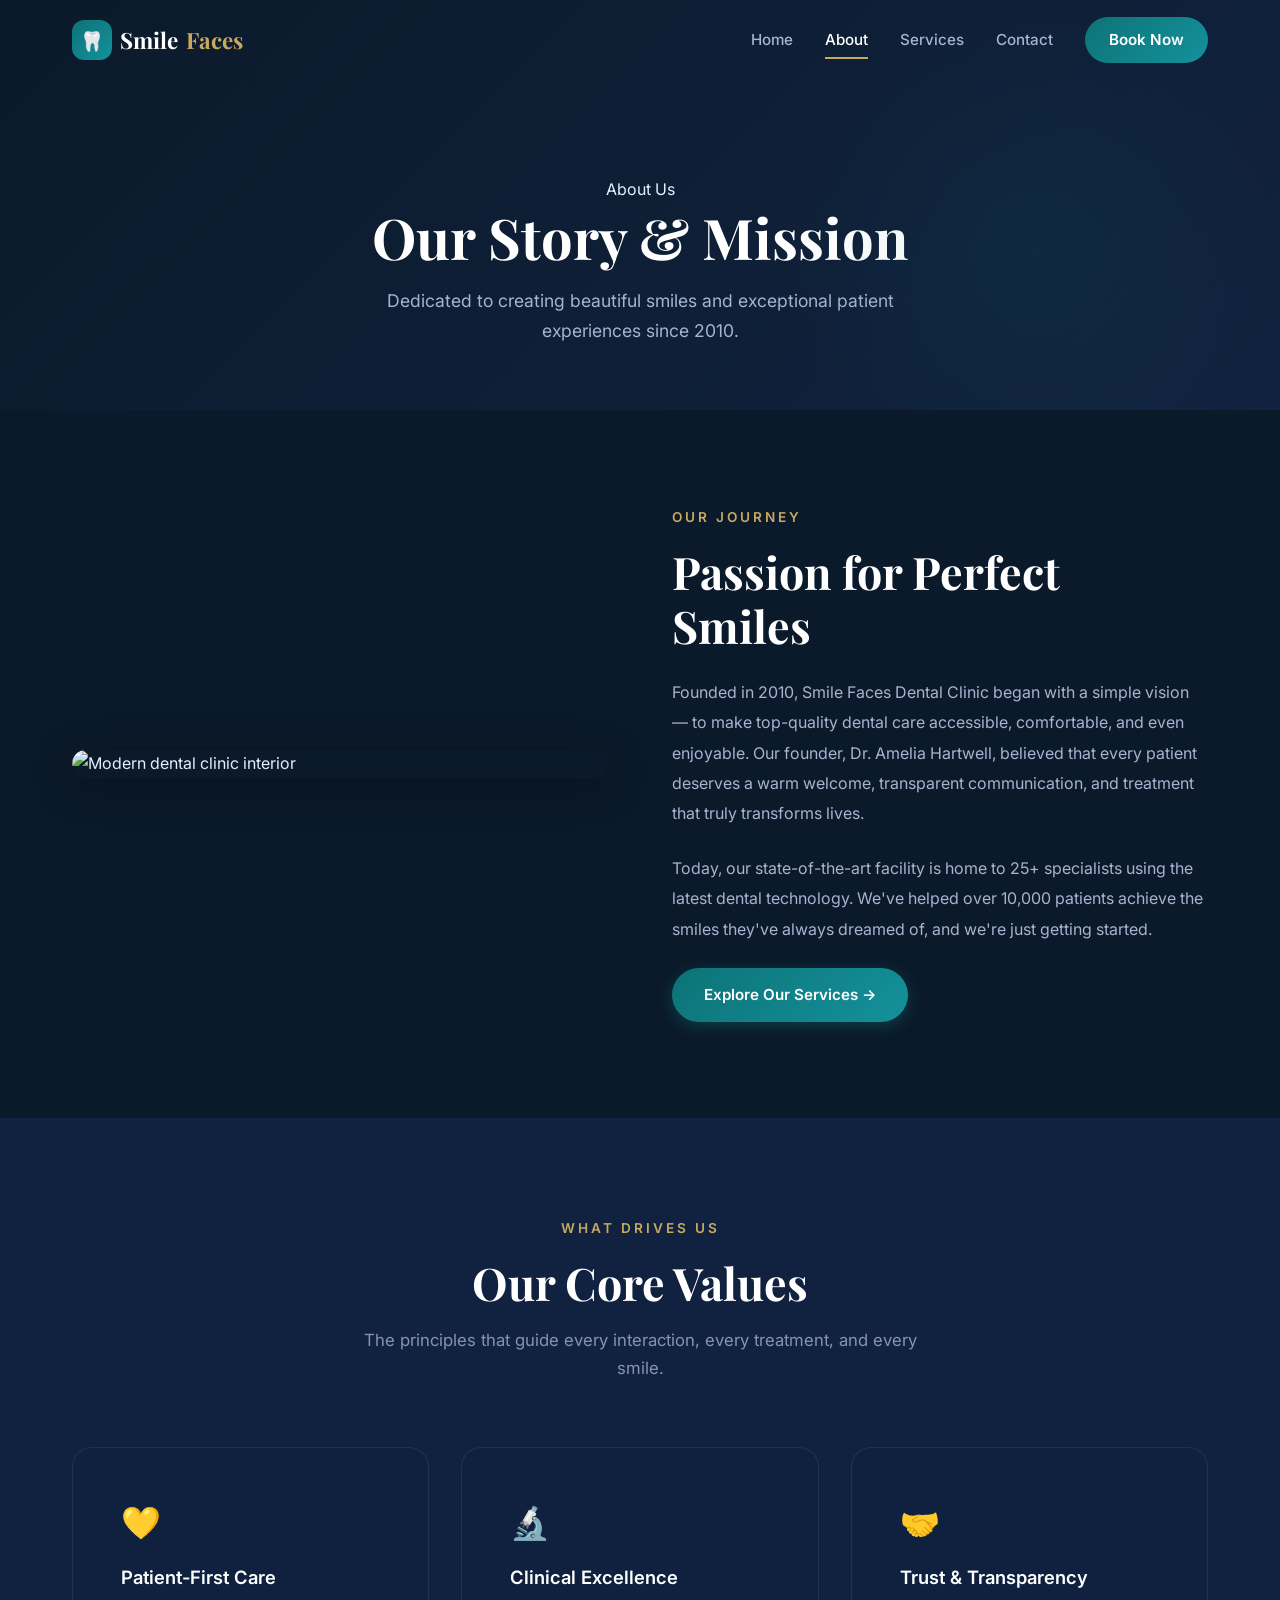
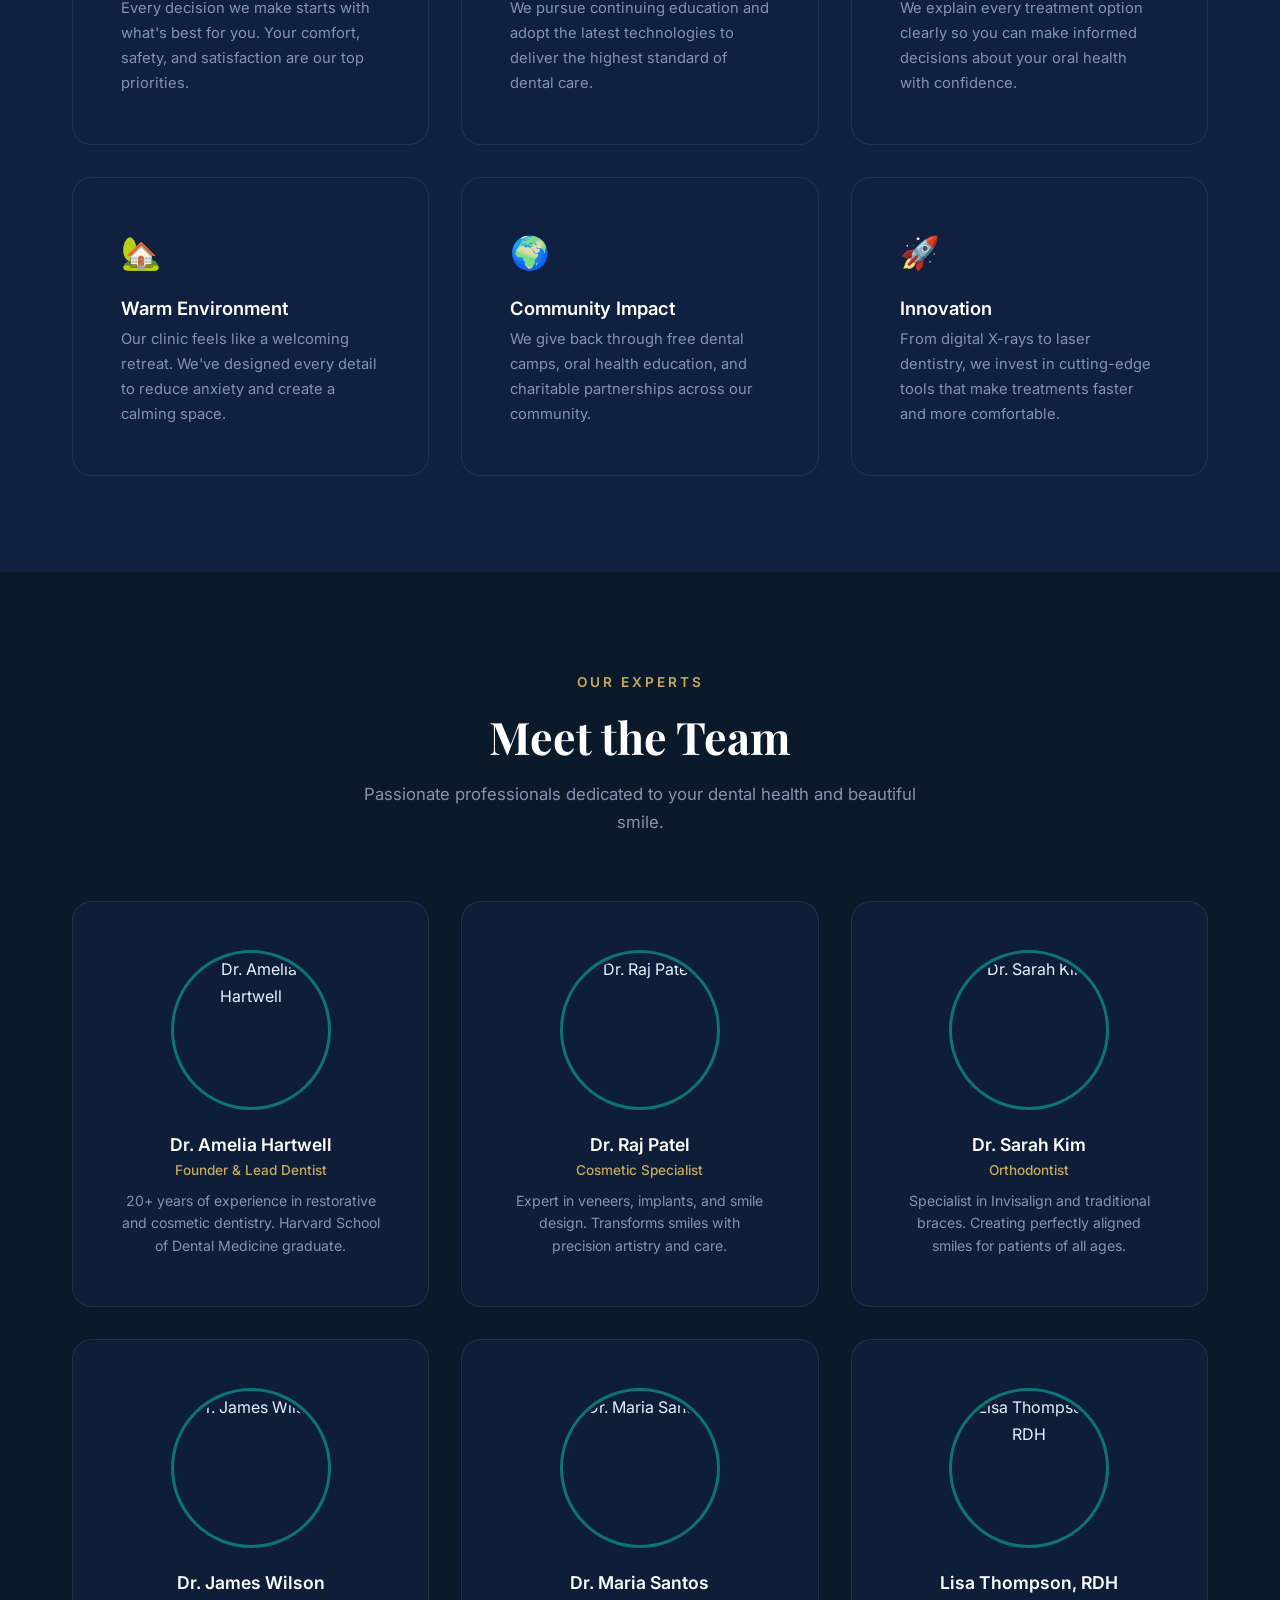
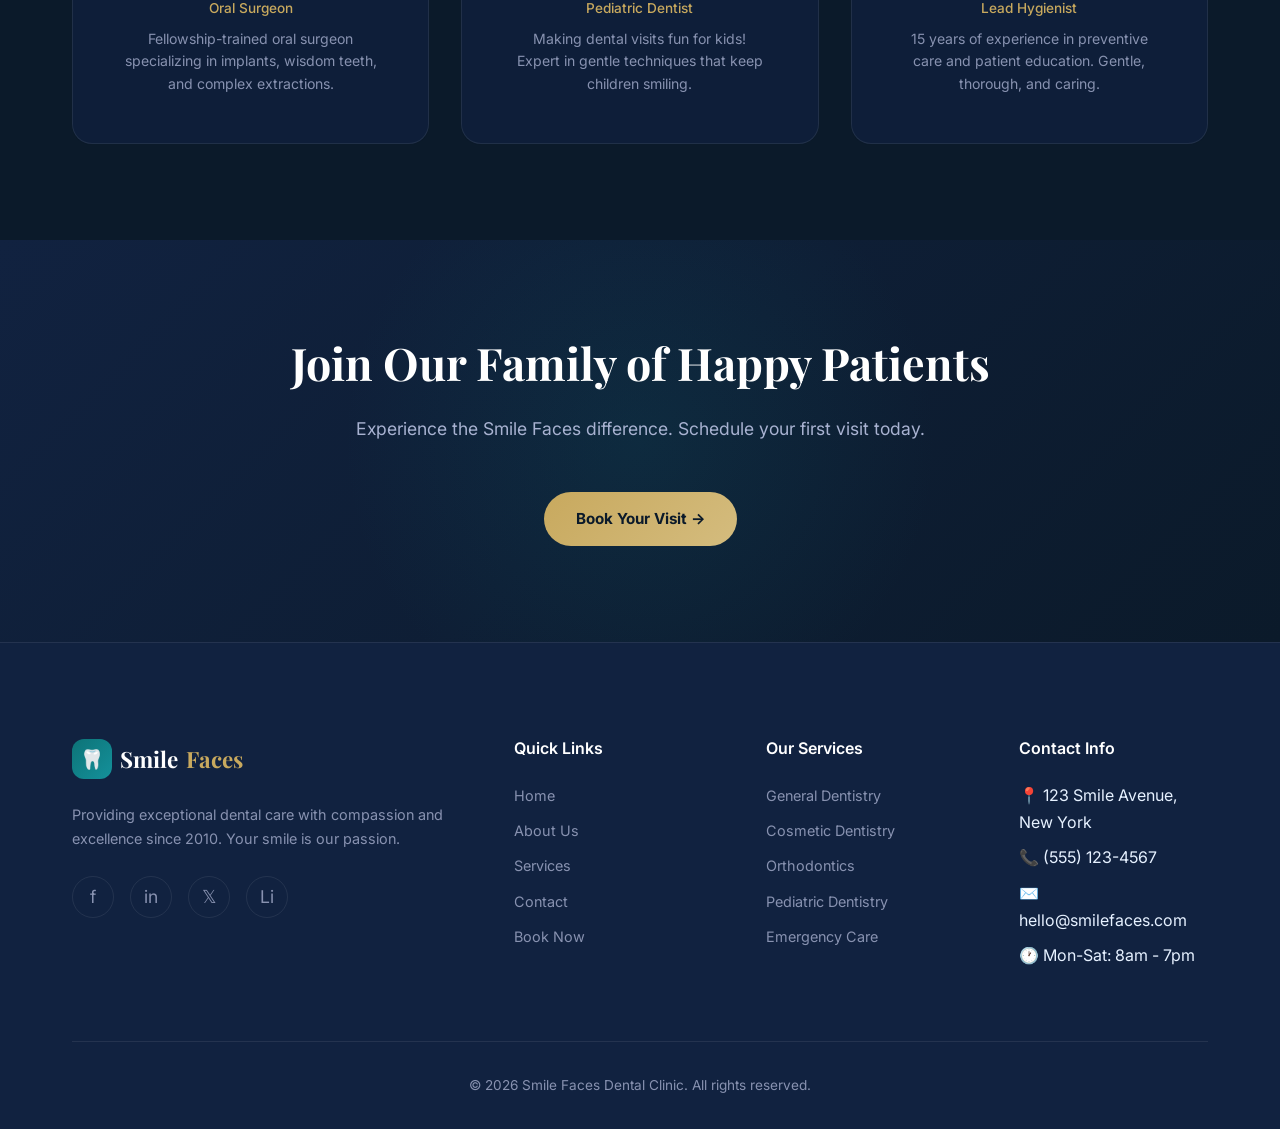
==== about.html @ 82e47f6d "Initial commit" ====
<!DOCTYPE html>
<html lang="en">

<head>
    <meta charset="UTF-8">
    <meta name="viewport" content="width=device-width, initial-scale=1.0">
    <meta name="description"
        content="Learn about Smile Faces Dental Clinic — our story, values, and expert dental team dedicated to your best smile.">
    <title>About Us — Smile Faces Dental Clinic</title>
    <link rel="stylesheet" href="css/style.css">
    <link rel="icon" type="image/svg+xml"
        href="data:image/svg+xml,<svg xmlns='http://www.w3.org/2000/svg' viewBox='0 0 100 100'><text y='.9em' font-size='90'>🦷</text></svg>">
</head>

<body>

    <!-- HEADER -->
    <header class="header" id="header">
        <div class="container">
            <a href="index.html" class="logo">
                <div class="logo-icon">🦷</div>
                Smile <span>Faces</span>
            </a>
            <nav class="nav-links" id="navLinks">
                <a href="index.html">Home</a>
                <a href="about.html">About</a>
                <a href="services.html">Services</a>
                <a href="contact.html">Contact</a>
                <a href="appointments.html" class="nav-cta">Book Now</a>
            </nav>
            <button class="hamburger" id="hamburger" aria-label="Toggle menu">
                <span></span><span></span><span></span>
            </button>
        </div>
        <div class="nav-overlay" id="navOverlay"></div>
    </header>

    <!-- PAGE HERO -->
    <section class="page-hero">
        <div class="container">
            <div class="label">About Us</div>
            <h1>Our Story & Mission</h1>
            <p>Dedicated to creating beautiful smiles and exceptional patient experiences since 2010.</p>
        </div>
    </section>

    <!-- OUR STORY -->
    <section class="section">
        <div class="container">
            <div class="about-story reveal">
                <div class="about-story-img">
                    <img src="https://images.unsplash.com/photo-1629909613654-28e377c37b09?w=700&q=80"
                        alt="Modern dental clinic interior" loading="lazy">
                </div>
                <div>
                    <div class="label"
                        style="color: var(--accent); font-size: 0.85rem; font-weight: 600; letter-spacing: 3px; text-transform: uppercase; margin-bottom: 1rem;">
                        Our Journey</div>
                    <h2>Passion for Perfect Smiles</h2>
                    <p style="color: var(--text-secondary); margin: 1.5rem 0; line-height: 1.9;">Founded in 2010, Smile
                        Faces Dental Clinic began with a simple vision — to make top-quality dental care accessible,
                        comfortable, and even enjoyable. Our founder, Dr. Amelia Hartwell, believed that every patient
                        deserves a warm welcome, transparent communication, and treatment that truly transforms lives.
                    </p>
                    <p style="color: var(--text-secondary); margin-bottom: 1.5rem; line-height: 1.9;">Today, our
                        state-of-the-art facility is home to 25+ specialists using the latest dental technology. We've
                        helped over 10,000 patients achieve the smiles they've always dreamed of, and we're just getting
                        started.</p>
                    <a href="services.html" class="btn btn-primary">Explore Our Services →</a>
                </div>
            </div>
        </div>
    </section>

    <!-- MISSION / VISION / VALUES -->
    <section class="section" style="background: var(--bg-surface);">
        <div class="container">
            <div class="section-header">
                <div class="label">What Drives Us</div>
                <h2>Our Core Values</h2>
                <p>The principles that guide every interaction, every treatment, and every smile.</p>
            </div>
            <div class="values-grid stagger-children">
                <div class="glass-card value-card reveal">
                    <div class="icon">💛</div>
                    <h3>Patient-First Care</h3>
                    <p>Every decision we make starts with what's best for you. Your comfort, safety, and satisfaction
                        are our top priorities.</p>
                </div>
                <div class="glass-card value-card reveal">
                    <div class="icon">🔬</div>
                    <h3>Clinical Excellence</h3>
                    <p>We pursue continuing education and adopt the latest technologies to deliver the highest standard
                        of dental care.</p>
                </div>
                <div class="glass-card value-card reveal">
                    <div class="icon">🤝</div>
                    <h3>Trust & Transparency</h3>
                    <p>We explain every treatment option clearly so you can make informed decisions about your oral
                        health with confidence.</p>
                </div>
                <div class="glass-card value-card reveal">
                    <div class="icon">🏡</div>
                    <h3>Warm Environment</h3>
                    <p>Our clinic feels like a welcoming retreat. We've designed every detail to reduce anxiety and
                        create a calming space.</p>
                </div>
                <div class="glass-card value-card reveal">
                    <div class="icon">🌍</div>
                    <h3>Community Impact</h3>
                    <p>We give back through free dental camps, oral health education, and charitable partnerships across
                        our community.</p>
                </div>
                <div class="glass-card value-card reveal">
                    <div class="icon">🚀</div>
                    <h3>Innovation</h3>
                    <p>From digital X-rays to laser dentistry, we invest in cutting-edge tools that make treatments
                        faster and more comfortable.</p>
                </div>
            </div>
        </div>
    </section>

    <!-- TEAM -->
    <section class="section">
        <div class="container">
            <div class="section-header">
                <div class="label">Our Experts</div>
                <h2>Meet the Team</h2>
                <p>Passionate professionals dedicated to your dental health and beautiful smile.</p>
            </div>
            <div class="team-grid stagger-children">
                <div class="glass-card team-card reveal">
                    <div class="photo">
                        <img src="https://images.unsplash.com/photo-1559839734-2b71ea197ec2?w=300&q=80"
                            alt="Dr. Amelia Hartwell">
                    </div>
                    <h3>Dr. Amelia Hartwell</h3>
                    <div class="role">Founder & Lead Dentist</div>
                    <p>20+ years of experience in restorative and cosmetic dentistry. Harvard School of Dental Medicine
                        graduate.</p>
                </div>
                <div class="glass-card team-card reveal">
                    <div class="photo">
                        <img src="https://images.unsplash.com/photo-1612349317150-e413f6a5b16d?w=300&q=80"
                            alt="Dr. Raj Patel">
                    </div>
                    <h3>Dr. Raj Patel</h3>
                    <div class="role">Cosmetic Specialist</div>
                    <p>Expert in veneers, implants, and smile design. Transforms smiles with precision artistry and
                        care.</p>
                </div>
                <div class="glass-card team-card reveal">
                    <div class="photo">
                        <img src="https://images.unsplash.com/photo-1614644147724-2d4785d69962?w=300&q=80"
                            alt="Dr. Sarah Kim">
                    </div>
                    <h3>Dr. Sarah Kim</h3>
                    <div class="role">Orthodontist</div>
                    <p>Specialist in Invisalign and traditional braces. Creating perfectly aligned smiles for patients
                        of all ages.</p>
                </div>
                <div class="glass-card team-card reveal">
                    <div class="photo">
                        <img src="https://images.unsplash.com/photo-1537368910025-700350fe46c7?w=300&q=80"
                            alt="Dr. James Wilson">
                    </div>
                    <h3>Dr. James Wilson</h3>
                    <div class="role">Oral Surgeon</div>
                    <p>Fellowship-trained oral surgeon specializing in implants, wisdom teeth, and complex extractions.
                    </p>
                </div>
                <div class="glass-card team-card reveal">
                    <div class="photo">
                        <img src="https://images.unsplash.com/photo-1607990283143-e81e7a2c9349?w=300&q=80"
                            alt="Dr. Maria Santos">
                    </div>
                    <h3>Dr. Maria Santos</h3>
                    <div class="role">Pediatric Dentist</div>
                    <p>Making dental visits fun for kids! Expert in gentle techniques that keep children smiling.</p>
                </div>
                <div class="glass-card team-card reveal">
                    <div class="photo">
                        <img src="https://images.unsplash.com/photo-1622253694242-abeb37a33e97?w=300&q=80"
                            alt="Lisa Thompson, RDH">
                    </div>
                    <h3>Lisa Thompson, RDH</h3>
                    <div class="role">Lead Hygienist</div>
                    <p>15 years of experience in preventive care and patient education. Gentle, thorough, and caring.
                    </p>
                </div>
            </div>
        </div>
    </section>

    <!-- CTA -->
    <section class="cta-section">
        <div class="container">
            <h2 class="reveal">Join Our Family of Happy Patients</h2>
            <p class="reveal">Experience the Smile Faces difference. Schedule your first visit today.</p>
            <a href="appointments.html" class="btn btn-accent reveal">Book Your Visit →</a>
        </div>
    </section>

    <!-- FOOTER -->
    <footer class="footer">
        <div class="container">
            <div class="footer-grid">
                <div class="footer-brand">
                    <a href="index.html" class="logo">
                        <div class="logo-icon">🦷</div>
                        Smile <span>Faces</span>
                    </a>
                    <p>Providing exceptional dental care with compassion and excellence since 2010. Your smile is our
                        passion.</p>
                    <div class="footer-social">
                        <a href="#" aria-label="Facebook">f</a>
                        <a href="#" aria-label="Instagram">in</a>
                        <a href="#" aria-label="Twitter">𝕏</a>
                        <a href="#" aria-label="LinkedIn">Li</a>
                    </div>
                </div>
                <div class="footer-col">
                    <h4>Quick Links</h4>
                    <ul>
                        <li><a href="index.html">Home</a></li>
                        <li><a href="about.html">About Us</a></li>
                        <li><a href="services.html">Services</a></li>
                        <li><a href="contact.html">Contact</a></li>
                        <li><a href="appointments.html">Book Now</a></li>
                    </ul>
                </div>
                <div class="footer-col">
                    <h4>Our Services</h4>
                    <ul>
                        <li><a href="services.html">General Dentistry</a></li>
                        <li><a href="services.html">Cosmetic Dentistry</a></li>
                        <li><a href="services.html">Orthodontics</a></li>
                        <li><a href="services.html">Pediatric Dentistry</a></li>
                        <li><a href="services.html">Emergency Care</a></li>
                    </ul>
                </div>
                <div class="footer-col">
                    <h4>Contact Info</h4>
                    <ul>
                        <li>📍 123 Smile Avenue, New York</li>
                        <li>📞 (555) 123-4567</li>
                        <li>✉️ hello@smilefaces.com</li>
                        <li>🕐 Mon-Sat: 8am - 7pm</li>
                    </ul>
                </div>
            </div>
            <div class="footer-bottom">
                <p>&copy; 2026 Smile Faces Dental Clinic. All rights reserved.</p>
            </div>
        </div>
    </footer>

    <script src="js/main.js"></script>
</body>

</html>
---- css/style.css ----
/* ============================================
   SMILE FACES DENTAL CLINIC — Design System
   ============================================ */

/* --- Google Font Import --- */
@import url('https://fonts.googleapis.com/css2?family=Inter:wght@300;400;500;600;700;800;900&family=Playfair+Display:wght@400;500;600;700&display=swap');

/* --- CSS Custom Properties --- */
:root {
  /* Colors */
  --primary: #0d7377;
  --primary-light: #14919b;
  --primary-dark: #095455;
  --accent: #c8a95e;
  --accent-light: #d4bc7e;
  --bg-dark: #0b1a2a;
  --bg-surface: #112240;
  --bg-card: rgba(17, 34, 64, 0.7);
  --text-primary: #e6f1ff;
  --text-secondary: #a8b2d1;
  --text-muted: #8892b0;
  --white: #ffffff;
  --success: #64ffda;
  --danger: #ff6b6b;
  --border: rgba(255, 255, 255, 0.08);

  /* Typography */
  --font-body: 'Inter', -apple-system, BlinkMacSystemFont, sans-serif;
  --font-heading: 'Playfair Display', Georgia, serif;

  /* Spacing */
  --space-xs: 0.25rem;
  --space-sm: 0.5rem;
  --space-md: 1rem;
  --space-lg: 1.5rem;
  --space-xl: 2rem;
  --space-2xl: 3rem;
  --space-3xl: 4rem;
  --space-4xl: 6rem;

  /* Border Radius */
  --radius-sm: 6px;
  --radius-md: 12px;
  --radius-lg: 20px;
  --radius-xl: 30px;
  --radius-full: 50%;

  /* Shadows */
  --shadow-sm: 0 2px 8px rgba(0, 0, 0, 0.15);
  --shadow-md: 0 4px 20px rgba(0, 0, 0, 0.25);
  --shadow-lg: 0 8px 40px rgba(0, 0, 0, 0.35);
  --shadow-glow: 0 0 30px rgba(13, 115, 119, 0.3);

  /* Transitions */
  --transition-fast: 0.2s ease;
  --transition-base: 0.3s ease;
  --transition-slow: 0.5s ease;

  /* Layout */
  --container-max: 1200px;
  --header-height: 80px;
}

/* --- Reset & Base --- */
*, *::before, *::after {
  margin: 0;
  padding: 0;
  box-sizing: border-box;
}

html {
  scroll-behavior: smooth;
  font-size: 16px;
}

body {
  font-family: var(--font-body);
  background: var(--bg-dark);
  color: var(--text-primary);
  line-height: 1.7;
  overflow-x: hidden;
  -webkit-font-smoothing: antialiased;
}

a {
  text-decoration: none;
  color: inherit;
  transition: color var(--transition-fast);
}

ul, ol {
  list-style: none;
}

img {
  max-width: 100%;
  height: auto;
  display: block;
}

button, input, textarea, select {
  font-family: inherit;
  font-size: inherit;
  border: none;
  outline: none;
}

/* --- Layout Utilities --- */
.container {
  width: 100%;
  max-width: var(--container-max);
  margin: 0 auto;
  padding: 0 var(--space-xl);
}

.section {
  padding: var(--space-4xl) 0;
}

.section-header {
  text-align: center;
  margin-bottom: var(--space-3xl);
}

.section-header .label {
  display: inline-block;
  color: var(--accent);
  font-size: 0.85rem;
  font-weight: 600;
  letter-spacing: 3px;
  text-transform: uppercase;
  margin-bottom: var(--space-md);
}

.section-header h2 {
  font-family: var(--font-heading);
  font-size: clamp(2rem, 4vw, 2.8rem);
  color: var(--white);
  margin-bottom: var(--space-md);
  line-height: 1.2;
}

.section-header p {
  font-size: 1.05rem;
  color: var(--text-muted);
  max-width: 600px;
  margin: 0 auto;
}

/* --- Typography --- */
h1, h2, h3, h4, h5, h6 {
  font-family: var(--font-heading);
  color: var(--white);
  line-height: 1.2;
}

h1 { font-size: clamp(2.5rem, 5vw, 3.5rem); }
h2 { font-size: clamp(2rem, 4vw, 2.8rem); }
h3 { font-size: clamp(1.3rem, 2.5vw, 1.6rem); }
h4 { font-size: 1.2rem; }

/* ============================================
   HEADER & NAVIGATION
   ============================================ */
.header {
  position: fixed;
  top: 0;
  left: 0;
  width: 100%;
  height: var(--header-height);
  z-index: 1000;
  transition: background var(--transition-base), box-shadow var(--transition-base);
  background: transparent;
}

.header.scrolled {
  background: rgba(11, 26, 42, 0.95);
  backdrop-filter: blur(20px);
  -webkit-backdrop-filter: blur(20px);
  box-shadow: 0 2px 30px rgba(0, 0, 0, 0.3);
}

.header .container {
  display: flex;
  align-items: center;
  justify-content: space-between;
  height: 100%;
}

.logo {
  display: flex;
  align-items: center;
  gap: var(--space-sm);
  font-family: var(--font-heading);
  font-size: 1.4rem;
  font-weight: 700;
  color: var(--white);
}

.logo-icon {
  width: 40px;
  height: 40px;
  background: linear-gradient(135deg, var(--primary), var(--primary-light));
  border-radius: var(--radius-md);
  display: flex;
  align-items: center;
  justify-content: center;
  font-size: 1.2rem;
}

.logo span {
  color: var(--accent);
}

.nav-links {
  display: flex;
  align-items: center;
  gap: var(--space-xl);
}

.nav-links a {
  font-size: 0.95rem;
  font-weight: 500;
  color: var(--text-secondary);
  position: relative;
  padding: var(--space-xs) 0;
  transition: color var(--transition-fast);
}

.nav-links a::after {
  content: '';
  position: absolute;
  bottom: -2px;
  left: 0;
  width: 0;
  height: 2px;
  background: var(--accent);
  transition: width var(--transition-base);
}

.nav-links a:hover,
.nav-links a.active {
  color: var(--white);
}

.nav-links a:hover::after,
.nav-links a.active::after {
  width: 100%;
}

.nav-cta {
  background: linear-gradient(135deg, var(--primary), var(--primary-light));
  color: var(--white) !important;
  padding: 10px 24px !important;
  border-radius: var(--radius-xl);
  font-weight: 600 !important;
  transition: transform var(--transition-fast), box-shadow var(--transition-fast) !important;
}

.nav-cta::after {
  display: none !important;
}

.nav-cta:hover {
  transform: translateY(-2px);
  box-shadow: var(--shadow-glow);
}

/* Hamburger */
.hamburger {
  display: none;
  flex-direction: column;
  gap: 5px;
  cursor: pointer;
  z-index: 1001;
  background: none;
  border: none;
  padding: 5px;
}

.hamburger span {
  display: block;
  width: 28px;
  height: 2.5px;
  background: var(--white);
  border-radius: 3px;
  transition: var(--transition-base);
}

.hamburger.active span:nth-child(1) {
  transform: rotate(45deg) translate(5px, 5px);
}
.hamburger.active span:nth-child(2) {
  opacity: 0;
}
.hamburger.active span:nth-child(3) {
  transform: rotate(-45deg) translate(5px, -5px);
}

/* ============================================
   BUTTONS
   ============================================ */
.btn {
  display: inline-flex;
  align-items: center;
  gap: var(--space-sm);
  padding: 14px 32px;
  border-radius: var(--radius-xl);
  font-weight: 600;
  font-size: 0.95rem;
  cursor: pointer;
  transition: all var(--transition-base);
  border: none;
  position: relative;
  overflow: hidden;
}

.btn-primary {
  background: linear-gradient(135deg, var(--primary), var(--primary-light));
  color: var(--white);
  box-shadow: 0 4px 15px rgba(13, 115, 119, 0.4);
}

.btn-primary:hover {
  transform: translateY(-3px);
  box-shadow: 0 8px 30px rgba(13, 115, 119, 0.5);
}

.btn-secondary {
  background: transparent;
  color: var(--white);
  border: 2px solid rgba(255, 255, 255, 0.2);
}

.btn-secondary:hover {
  border-color: var(--accent);
  color: var(--accent);
  transform: translateY(-3px);
}

.btn-accent {
  background: linear-gradient(135deg, var(--accent), var(--accent-light));
  color: var(--bg-dark);
  font-weight: 700;
}

.btn-accent:hover {
  transform: translateY(-3px);
  box-shadow: 0 8px 30px rgba(200, 169, 94, 0.4);
}

/* ============================================
   HERO SECTION
   ============================================ */
.hero {
  min-height: 100vh;
  display: flex;
  align-items: center;
  position: relative;
  overflow: hidden;
  padding-top: var(--header-height);
}

.hero::before {
  content: '';
  position: absolute;
  top: 0;
  left: 0;
  width: 100%;
  height: 100%;
  background: linear-gradient(135deg, rgba(11, 26, 42, 0.92), rgba(11, 26, 42, 0.75));
  z-index: 1;
}

.hero-bg {
  position: absolute;
  top: 0;
  left: 0;
  width: 100%;
  height: 100%;
  object-fit: cover;
}

.hero .container {
  position: relative;
  z-index: 2;
  display: grid;
  grid-template-columns: 1fr 1fr;
  gap: var(--space-3xl);
  align-items: center;
}

.hero-content {
  max-width: 600px;
}

.hero-badge {
  display: inline-flex;
  align-items: center;
  gap: var(--space-sm);
  background: rgba(13, 115, 119, 0.15);
  border: 1px solid rgba(13, 115, 119, 0.3);
  padding: 8px 18px;
  border-radius: var(--radius-xl);
  font-size: 0.85rem;
  color: var(--primary-light);
  margin-bottom: var(--space-xl);
}

.hero-content h1 {
  margin-bottom: var(--space-lg);
  font-weight: 700;
}

.hero-content h1 .highlight {
  background: linear-gradient(135deg, var(--accent), var(--accent-light));
  -webkit-background-clip: text;
  -webkit-text-fill-color: transparent;
  background-clip: text;
}

.hero-content p {
  font-size: 1.15rem;
  color: var(--text-secondary);
  margin-bottom: var(--space-2xl);
  max-width: 500px;
}

.hero-buttons {
  display: flex;
  gap: var(--space-md);
  flex-wrap: wrap;
}

.hero-image {
  position: relative;
  display: flex;
  justify-content: center;
}

.hero-image img {
  width: 100%;
  max-width: 500px;
  border-radius: var(--radius-lg);
  box-shadow: var(--shadow-lg);
}

.hero-image::before {
  content: '';
  position: absolute;
  top: -20px;
  right: -20px;
  width: 100%;
  height: 100%;
  border: 2px solid var(--accent);
  border-radius: var(--radius-lg);
  opacity: 0.3;
  z-index: -1;
}

/* Floating stats on hero */
.hero-stats {
  display: flex;
  gap: var(--space-2xl);
  margin-top: var(--space-2xl);
  padding-top: var(--space-xl);
  border-top: 1px solid var(--border);
}

.hero-stat h3 {
  font-family: var(--font-body);
  font-size: 2rem;
  font-weight: 800;
  background: linear-gradient(135deg, var(--accent), var(--accent-light));
  -webkit-background-clip: text;
  -webkit-text-fill-color: transparent;
  background-clip: text;
}

.hero-stat p {
  font-size: 0.85rem !important;
  color: var(--text-muted) !important;
  margin-bottom: 0 !important;
}

/* ============================================
   CARDS — Glass Style
   ============================================ */
.glass-card {
  background: var(--bg-card);
  backdrop-filter: blur(10px);
  -webkit-backdrop-filter: blur(10px);
  border: 1px solid var(--border);
  border-radius: var(--radius-lg);
  padding: var(--space-2xl);
  transition: all var(--transition-base);
}

.glass-card:hover {
  transform: translateY(-8px);
  border-color: rgba(13, 115, 119, 0.3);
  box-shadow: 0 20px 60px rgba(0, 0, 0, 0.3), 0 0 40px rgba(13, 115, 119, 0.1);
}

/* ============================================
   SERVICES SECTION
   ============================================ */
.services-grid {
  display: grid;
  grid-template-columns: repeat(3, 1fr);
  gap: var(--space-xl);
}

.service-card {
  text-align: center;
  cursor: pointer;
}

.service-card .icon {
  width: 70px;
  height: 70px;
  margin: 0 auto var(--space-lg);
  background: linear-gradient(135deg, rgba(13, 115, 119, 0.15), rgba(13, 115, 119, 0.05));
  border-radius: var(--radius-lg);
  display: flex;
  align-items: center;
  justify-content: center;
  font-size: 1.8rem;
  transition: all var(--transition-base);
}

.service-card:hover .icon {
  background: linear-gradient(135deg, var(--primary), var(--primary-light));
  transform: scale(1.1) rotate(5deg);
}

.service-card h3 {
  font-family: var(--font-body);
  font-size: 1.15rem;
  font-weight: 600;
  margin-bottom: var(--space-sm);
}

.service-card p {
  font-size: 0.92rem;
  color: var(--text-muted);
  line-height: 1.6;
}

/* Service Detail Blocks (services page) */
.service-block {
  display: grid;
  grid-template-columns: 1fr 1fr;
  gap: var(--space-3xl);
  align-items: center;
  padding: var(--space-3xl) 0;
  border-bottom: 1px solid var(--border);
}

.service-block:nth-child(even) {
  direction: rtl;
}

.service-block:nth-child(even) > * {
  direction: ltr;
}

.service-block-img {
  border-radius: var(--radius-lg);
  overflow: hidden;
  box-shadow: var(--shadow-md);
}

.service-block-img img {
  width: 100%;
  height: 350px;
  object-fit: cover;
  transition: transform var(--transition-slow);
}

.service-block:hover .service-block-img img {
  transform: scale(1.05);
}

.service-block-content h3 {
  font-size: 1.6rem;
  margin-bottom: var(--space-md);
}

.service-block-content p {
  color: var(--text-secondary);
  margin-bottom: var(--space-lg);
  line-height: 1.8;
}

.service-block-content ul {
  margin-bottom: var(--space-lg);
}

.service-block-content ul li {
  position: relative;
  padding-left: var(--space-xl);
  margin-bottom: var(--space-sm);
  color: var(--text-secondary);
  font-size: 0.95rem;
}

.service-block-content ul li::before {
  content: '✓';
  position: absolute;
  left: 0;
  color: var(--success);
  font-weight: 700;
}

/* ============================================
   TESTIMONIALS
   ============================================ */
.testimonials-grid {
  display: grid;
  grid-template-columns: repeat(3, 1fr);
  gap: var(--space-xl);
}

.testimonial-card {
  position: relative;
}

.testimonial-card .stars {
  color: var(--accent);
  font-size: 1rem;
  margin-bottom: var(--space-md);
  letter-spacing: 2px;
}

.testimonial-card .quote {
  font-size: 1rem;
  color: var(--text-secondary);
  line-height: 1.8;
  margin-bottom: var(--space-lg);
  font-style: italic;
}

.testimonial-card .author {
  display: flex;
  align-items: center;
  gap: var(--space-md);
}

.testimonial-card .author img {
  width: 48px;
  height: 48px;
  border-radius: var(--radius-full);
  object-fit: cover;
  border: 2px solid var(--primary);
}

.testimonial-card .author-info h4 {
  font-family: var(--font-body);
  font-size: 0.95rem;
  font-weight: 600;
}

.testimonial-card .author-info p {
  font-size: 0.8rem;
  color: var(--text-muted);
}

/* ============================================
   STATS BAR
   ============================================ */
.stats-bar {
  background: linear-gradient(135deg, var(--primary-dark), var(--primary));
  padding: var(--space-3xl) 0;
  position: relative;
  overflow: hidden;
}

.stats-bar::before {
  content: '';
  position: absolute;
  top: 0;
  right: 0;
  width: 300px;
  height: 300px;
  background: rgba(255, 255, 255, 0.05);
  border-radius: var(--radius-full);
  transform: translate(50%, -50%);
}

.stats-container {
  display: grid;
  grid-template-columns: repeat(4, 1fr);
  gap: var(--space-xl);
  text-align: center;
}

.stat-item h3 {
  font-family: var(--font-body);
  font-size: 2.5rem;
  font-weight: 800;
  margin-bottom: var(--space-xs);
}

.stat-item p {
  font-size: 0.9rem;
  color: rgba(255, 255, 255, 0.75);
  font-weight: 500;
}

/* ============================================
   CTA SECTION
   ============================================ */
.cta-section {
  background: linear-gradient(135deg, var(--bg-surface), var(--bg-dark));
  padding: var(--space-4xl) 0;
  text-align: center;
  position: relative;
  overflow: hidden;
}

.cta-section::before {
  content: '';
  position: absolute;
  top: 50%;
  left: 50%;
  transform: translate(-50%, -50%);
  width: 600px;
  height: 600px;
  background: radial-gradient(circle, rgba(13, 115, 119, 0.15), transparent 70%);
  border-radius: var(--radius-full);
}

.cta-section .container {
  position: relative;
  z-index: 1;
}

.cta-section h2 {
  margin-bottom: var(--space-lg);
}

.cta-section p {
  font-size: 1.1rem;
  color: var(--text-secondary);
  max-width: 600px;
  margin: 0 auto var(--space-2xl);
}

/* ============================================
   TEAM SECTION
   ============================================ */
.team-grid {
  display: grid;
  grid-template-columns: repeat(3, 1fr);
  gap: var(--space-xl);
}

.team-card {
  text-align: center;
  overflow: hidden;
}

.team-card .photo {
  width: 160px;
  height: 160px;
  border-radius: var(--radius-full);
  overflow: hidden;
  margin: 0 auto var(--space-lg);
  border: 3px solid var(--primary);
  padding: 3px;
  transition: all var(--transition-base);
}

.team-card:hover .photo {
  border-color: var(--accent);
  transform: scale(1.05);
}

.team-card .photo img {
  width: 100%;
  height: 100%;
  object-fit: cover;
  border-radius: var(--radius-full);
}

.team-card h3 {
  font-family: var(--font-body);
  font-size: 1.1rem;
  font-weight: 600;
  margin-bottom: var(--space-xs);
}

.team-card .role {
  color: var(--accent);
  font-size: 0.85rem;
  font-weight: 500;
  margin-bottom: var(--space-sm);
}

.team-card p {
  font-size: 0.88rem;
  color: var(--text-muted);
  line-height: 1.6;
}

/* ============================================
   FORMS
   ============================================ */
.form-group {
  margin-bottom: var(--space-lg);
}

.form-group label {
  display: block;
  font-size: 0.9rem;
  font-weight: 500;
  color: var(--text-secondary);
  margin-bottom: var(--space-sm);
}

.form-group input,
.form-group textarea,
.form-group select {
  width: 100%;
  padding: 14px 18px;
  background: rgba(255, 255, 255, 0.05);
  border: 1px solid var(--border);
  border-radius: var(--radius-md);
  color: var(--text-primary);
  font-size: 0.95rem;
  transition: all var(--transition-fast);
}

.form-group input:focus,
.form-group textarea:focus,
.form-group select:focus {
  border-color: var(--primary);
  box-shadow: 0 0 0 3px rgba(13, 115, 119, 0.2);
  background: rgba(255, 255, 255, 0.08);
}

.form-group textarea {
  min-height: 140px;
  resize: vertical;
}

.form-group select option {
  background: var(--bg-surface);
  color: var(--text-primary);
}

.form-row {
  display: grid;
  grid-template-columns: 1fr 1fr;
  gap: var(--space-lg);
}

/* ============================================
   CONTACT INFO CARDS
   ============================================ */
.contact-cards {
  display: grid;
  grid-template-columns: repeat(3, 1fr);
  gap: var(--space-xl);
  margin-bottom: var(--space-3xl);
}

.contact-info-card {
  text-align: center;
}

.contact-info-card .icon-wrap {
  width: 60px;
  height: 60px;
  margin: 0 auto var(--space-md);
  background: linear-gradient(135deg, rgba(13, 115, 119, 0.2), rgba(13, 115, 119, 0.05));
  border-radius: var(--radius-lg);
  display: flex;
  align-items: center;
  justify-content: center;
  font-size: 1.5rem;
  transition: all var(--transition-base);
}

.contact-info-card:hover .icon-wrap {
  background: linear-gradient(135deg, var(--primary), var(--primary-light));
  transform: rotate(10deg) scale(1.1);
}

.contact-info-card h4 {
  font-family: var(--font-body);
  font-weight: 600;
  margin-bottom: var(--space-xs);
}

.contact-info-card p {
  color: var(--text-muted);
  font-size: 0.9rem;
}

/* ============================================
   MAP
   ============================================ */
.map-container {
  border-radius: var(--radius-lg);
  overflow: hidden;
  border: 1px solid var(--border);
  height: 400px;
  margin-top: var(--space-3xl);
}

.map-container iframe {
  width: 100%;
  height: 100%;
  border: none;
  filter: grayscale(0.6) brightness(0.8) contrast(1.1);
  transition: filter var(--transition-base);
}

.map-container:hover iframe {
  filter: grayscale(0) brightness(1) contrast(1);
}

/* ============================================
   PAGE HERO (inner pages)
   ============================================ */
.page-hero {
  padding: calc(var(--header-height) + var(--space-4xl)) 0 var(--space-3xl);
  text-align: center;
  position: relative;
  overflow: hidden;
  background: linear-gradient(135deg, var(--bg-dark), var(--bg-surface));
}

.page-hero::before {
  content: '';
  position: absolute;
  top: 0;
  right: 0;
  width: 500px;
  height: 500px;
  background: radial-gradient(circle, rgba(13, 115, 119, 0.1), transparent 70%);
  border-radius: var(--radius-full);
}

.page-hero h1 {
  margin-bottom: var(--space-md);
}

.page-hero p {
  font-size: 1.1rem;
  color: var(--text-secondary);
  max-width: 600px;
  margin: 0 auto;
}

/* ============================================
   FAQ / ACCORDION
   ============================================ */
.faq-list {
  max-width: 800px;
  margin: 0 auto;
}

.faq-item {
  border: 1px solid var(--border);
  border-radius: var(--radius-md);
  margin-bottom: var(--space-md);
  overflow: hidden;
  transition: border-color var(--transition-fast);
}

.faq-item:hover {
  border-color: rgba(13, 115, 119, 0.3);
}

.faq-question {
  width: 100%;
  padding: var(--space-lg) var(--space-xl);
  background: rgba(255, 255, 255, 0.03);
  color: var(--text-primary);
  font-weight: 600;
  font-size: 1rem;
  text-align: left;
  cursor: pointer;
  display: flex;
  justify-content: space-between;
  align-items: center;
  transition: background var(--transition-fast);
}

.faq-question:hover {
  background: rgba(255, 255, 255, 0.06);
}

.faq-question .toggle {
  font-size: 1.3rem;
  color: var(--accent);
  transition: transform var(--transition-base);
}

.faq-item.active .faq-question .toggle {
  transform: rotate(45deg);
}

.faq-answer {
  max-height: 0;
  overflow: hidden;
  transition: max-height var(--transition-base), padding var(--transition-base);
}

.faq-item.active .faq-answer {
  max-height: 300px;
  padding: 0 var(--space-xl) var(--space-lg);
}

.faq-answer p {
  color: var(--text-muted);
  line-height: 1.8;
  font-size: 0.95rem;
}

/* ============================================
   FOOTER
   ============================================ */
.footer {
  background: var(--bg-surface);
  padding: var(--space-4xl) 0 var(--space-xl);
  border-top: 1px solid var(--border);
}

.footer-grid {
  display: grid;
  grid-template-columns: 2fr 1fr 1fr 1fr;
  gap: var(--space-3xl);
  margin-bottom: var(--space-3xl);
}

.footer-brand .logo {
  margin-bottom: var(--space-lg);
}

.footer-brand p {
  color: var(--text-muted);
  font-size: 0.9rem;
  line-height: 1.7;
  margin-bottom: var(--space-lg);
}

.footer-social {
  display: flex;
  gap: var(--space-md);
}

.footer-social a {
  width: 42px;
  height: 42px;
  border-radius: var(--radius-full);
  border: 1px solid var(--border);
  display: flex;
  align-items: center;
  justify-content: center;
  color: var(--text-muted);
  font-size: 1.1rem;
  transition: all var(--transition-base);
}

.footer-social a:hover {
  background: var(--primary);
  border-color: var(--primary);
  color: var(--white);
  transform: translateY(-3px);
}

.footer-col h4 {
  font-family: var(--font-body);
  font-size: 1rem;
  font-weight: 600;
  margin-bottom: var(--space-lg);
  color: var(--white);
}

.footer-col ul li {
  margin-bottom: var(--space-sm);
}

.footer-col ul li a {
  color: var(--text-muted);
  font-size: 0.9rem;
  transition: color var(--transition-fast);
}

.footer-col ul li a:hover {
  color: var(--accent);
}

.footer-bottom {
  border-top: 1px solid var(--border);
  padding-top: var(--space-xl);
  text-align: center;
  color: var(--text-muted);
  font-size: 0.85rem;
}

/* ============================================
   ABOUT PAGE — Values
   ============================================ */
.values-grid {
  display: grid;
  grid-template-columns: repeat(3, 1fr);
  gap: var(--space-xl);
}

.value-card .icon {
  font-size: 2rem;
  margin-bottom: var(--space-md);
}

.value-card h3 {
  font-family: var(--font-body);
  font-size: 1.15rem;
  font-weight: 600;
  margin-bottom: var(--space-sm);
}

.value-card p {
  color: var(--text-muted);
  font-size: 0.92rem;
}

/* About Story */
.about-story {
  display: grid;
  grid-template-columns: 1fr 1fr;
  gap: var(--space-3xl);
  align-items: center;
}

.about-story-img {
  border-radius: var(--radius-lg);
  overflow: hidden;
  box-shadow: var(--shadow-lg);
  position: relative;
}

.about-story-img img {
  width: 100%;
  height: 100%;
  object-fit: cover;
}

.about-story-img::after {
  content: '';
  position: absolute;
  bottom: 0;
  left: 0;
  width: 100%;
  height: 40%;
  background: linear-gradient(to top, rgba(11, 26, 42, 0.5), transparent);
}

/* ============================================
   APPOINTMENT BOOKING
   ============================================ */
.booking-steps {
  display: flex;
  justify-content: center;
  gap: var(--space-2xl);
  margin-bottom: var(--space-3xl);
}

.step {
  display: flex;
  align-items: center;
  gap: var(--space-sm);
  color: var(--text-muted);
  font-size: 0.9rem;
  font-weight: 500;
}

.step.active {
  color: var(--accent);
}

.step-num {
  width: 36px;
  height: 36px;
  border-radius: var(--radius-full);
  border: 2px solid var(--border);
  display: flex;
  align-items: center;
  justify-content: center;
  font-weight: 700;
  font-size: 0.85rem;
  transition: all var(--transition-base);
}

.step.active .step-num {
  background: var(--primary);
  border-color: var(--primary);
  color: var(--white);
}

.step.completed .step-num {
  background: var(--success);
  border-color: var(--success);
  color: var(--bg-dark);
}

.booking-form-container {
  max-width: 700px;
  margin: 0 auto;
  padding: var(--space-2xl);
}

.time-slots {
  display: grid;
  grid-template-columns: repeat(4, 1fr);
  gap: var(--space-md);
}

.time-slot {
  padding: 12px;
  text-align: center;
  border: 1px solid var(--border);
  border-radius: var(--radius-md);
  cursor: pointer;
  font-size: 0.9rem;
  font-weight: 500;
  color: var(--text-secondary);
  transition: all var(--transition-fast);
  background: transparent;
}

.time-slot:hover,
.time-slot.selected {
  border-color: var(--primary);
  background: rgba(13, 115, 119, 0.15);
  color: var(--white);
}

/* Benefits grid */
.benefits-grid {
  display: grid;
  grid-template-columns: repeat(4, 1fr);
  gap: var(--space-xl);
}

.benefit-card {
  text-align: center;
}

.benefit-card .icon {
  font-size: 2rem;
  margin-bottom: var(--space-md);
}

.benefit-card h4 {
  font-family: var(--font-body);
  font-weight: 600;
  margin-bottom: var(--space-sm);
}

.benefit-card p {
  font-size: 0.88rem;
  color: var(--text-muted);
}

/* ============================================
   ANIMATIONS
   ============================================ */
.reveal {
  opacity: 0;
  transform: translateY(40px);
  transition: opacity 0.8s ease, transform 0.8s ease;
}

.reveal.visible {
  opacity: 1;
  transform: translateY(0);
}

/* Staggered children */
.stagger-children .reveal:nth-child(1) { transition-delay: 0s; }
.stagger-children .reveal:nth-child(2) { transition-delay: 0.1s; }
.stagger-children .reveal:nth-child(3) { transition-delay: 0.2s; }
.stagger-children .reveal:nth-child(4) { transition-delay: 0.3s; }
.stagger-children .reveal:nth-child(5) { transition-delay: 0.4s; }
.stagger-children .reveal:nth-child(6) { transition-delay: 0.5s; }

/* Floating animation */
@keyframes float {
  0%, 100% { transform: translateY(0); }
  50% { transform: translateY(-10px); }
}

.float-animation {
  animation: float 3s ease-in-out infinite;
}

/* Pulse glow */
@keyframes pulse-glow {
  0%, 100% { box-shadow: 0 0 20px rgba(13, 115, 119, 0.3); }
  50% { box-shadow: 0 0 40px rgba(13, 115, 119, 0.6); }
}

/* ============================================
   RESPONSIVE
   ============================================ */
@media (max-width: 1024px) {
  .hero .container {
    grid-template-columns: 1fr;
    text-align: center;
  }

  .hero-content {
    max-width: 100%;
  }

  .hero-content p {
    max-width: 100%;
  }

  .hero-buttons {
    justify-content: center;
  }

  .hero-image {
    display: none;
  }

  .hero-stats {
    justify-content: center;
  }

  .services-grid,
  .testimonials-grid,
  .team-grid,
  .values-grid {
    grid-template-columns: repeat(2, 1fr);
  }

  .footer-grid {
    grid-template-columns: repeat(2, 1fr);
  }

  .stats-container {
    grid-template-columns: repeat(2, 1fr);
  }

  .service-block {
    grid-template-columns: 1fr;
  }

  .service-block:nth-child(even) {
    direction: ltr;
  }

  .about-story {
    grid-template-columns: 1fr;
  }

  .benefits-grid {
    grid-template-columns: repeat(2, 1fr);
  }
}

@media (max-width: 768px) {
  :root {
    --header-height: 70px;
  }

  .hamburger {
    display: flex;
  }

  .nav-links {
    position: fixed;
    top: 0;
    right: -100%;
    width: 75%;
    max-width: 320px;
    height: 100vh;
    background: rgba(11, 26, 42, 0.98);
    backdrop-filter: blur(20px);
    -webkit-backdrop-filter: blur(20px);
    flex-direction: column;
    justify-content: center;
    gap: var(--space-xl);
    transition: right var(--transition-base);
    z-index: 1000;
    box-shadow: -10px 0 30px rgba(0, 0, 0, 0.5);
  }

  .nav-links.open {
    right: 0;
  }

  .nav-overlay {
    display: none;
    position: fixed;
    top: 0;
    left: 0;
    width: 100%;
    height: 100%;
    background: rgba(0, 0, 0, 0.5);
    z-index: 999;
  }

  .nav-overlay.show {
    display: block;
  }

  .services-grid,
  .testimonials-grid,
  .team-grid,
  .contact-cards,
  .values-grid {
    grid-template-columns: 1fr;
  }

  .footer-grid {
    grid-template-columns: 1fr;
  }

  .stats-container {
    grid-template-columns: repeat(2, 1fr);
    gap: var(--space-lg);
  }

  .form-row {
    grid-template-columns: 1fr;
  }

  .time-slots {
    grid-template-columns: repeat(3, 1fr);
  }

  .booking-steps {
    flex-wrap: wrap;
    gap: var(--space-md);
  }

  .benefits-grid {
    grid-template-columns: 1fr;
  }

  .hero-stats {
    flex-direction: column;
    gap: var(--space-lg);
    align-items: center;
  }

  .section {
    padding: var(--space-3xl) 0;
  }

  .btn {
    padding: 12px 24px;
  }
}

@media (max-width: 480px) {
  .container {
    padding: 0 var(--space-md);
  }

  .time-slots {
    grid-template-columns: repeat(2, 1fr);
  }

  .hero-buttons {
    flex-direction: column;
    align-items: center;
  }
}
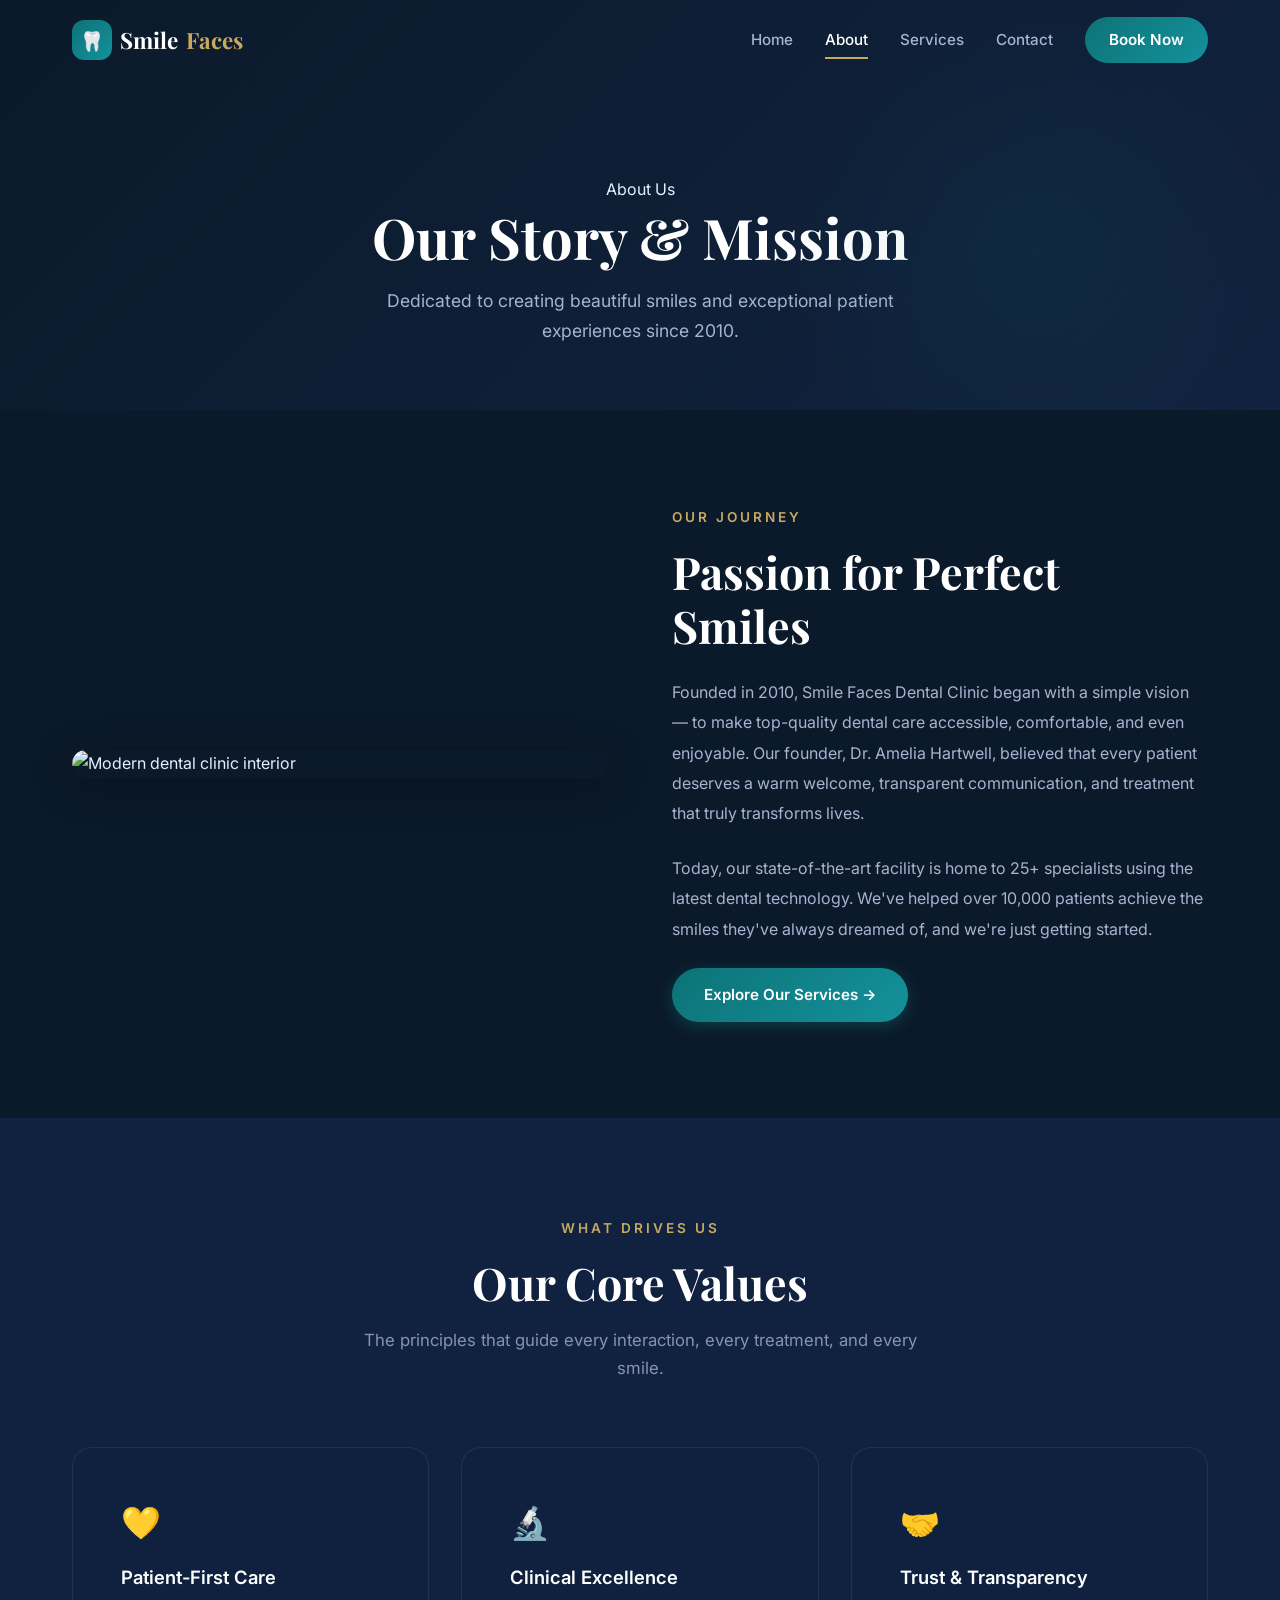
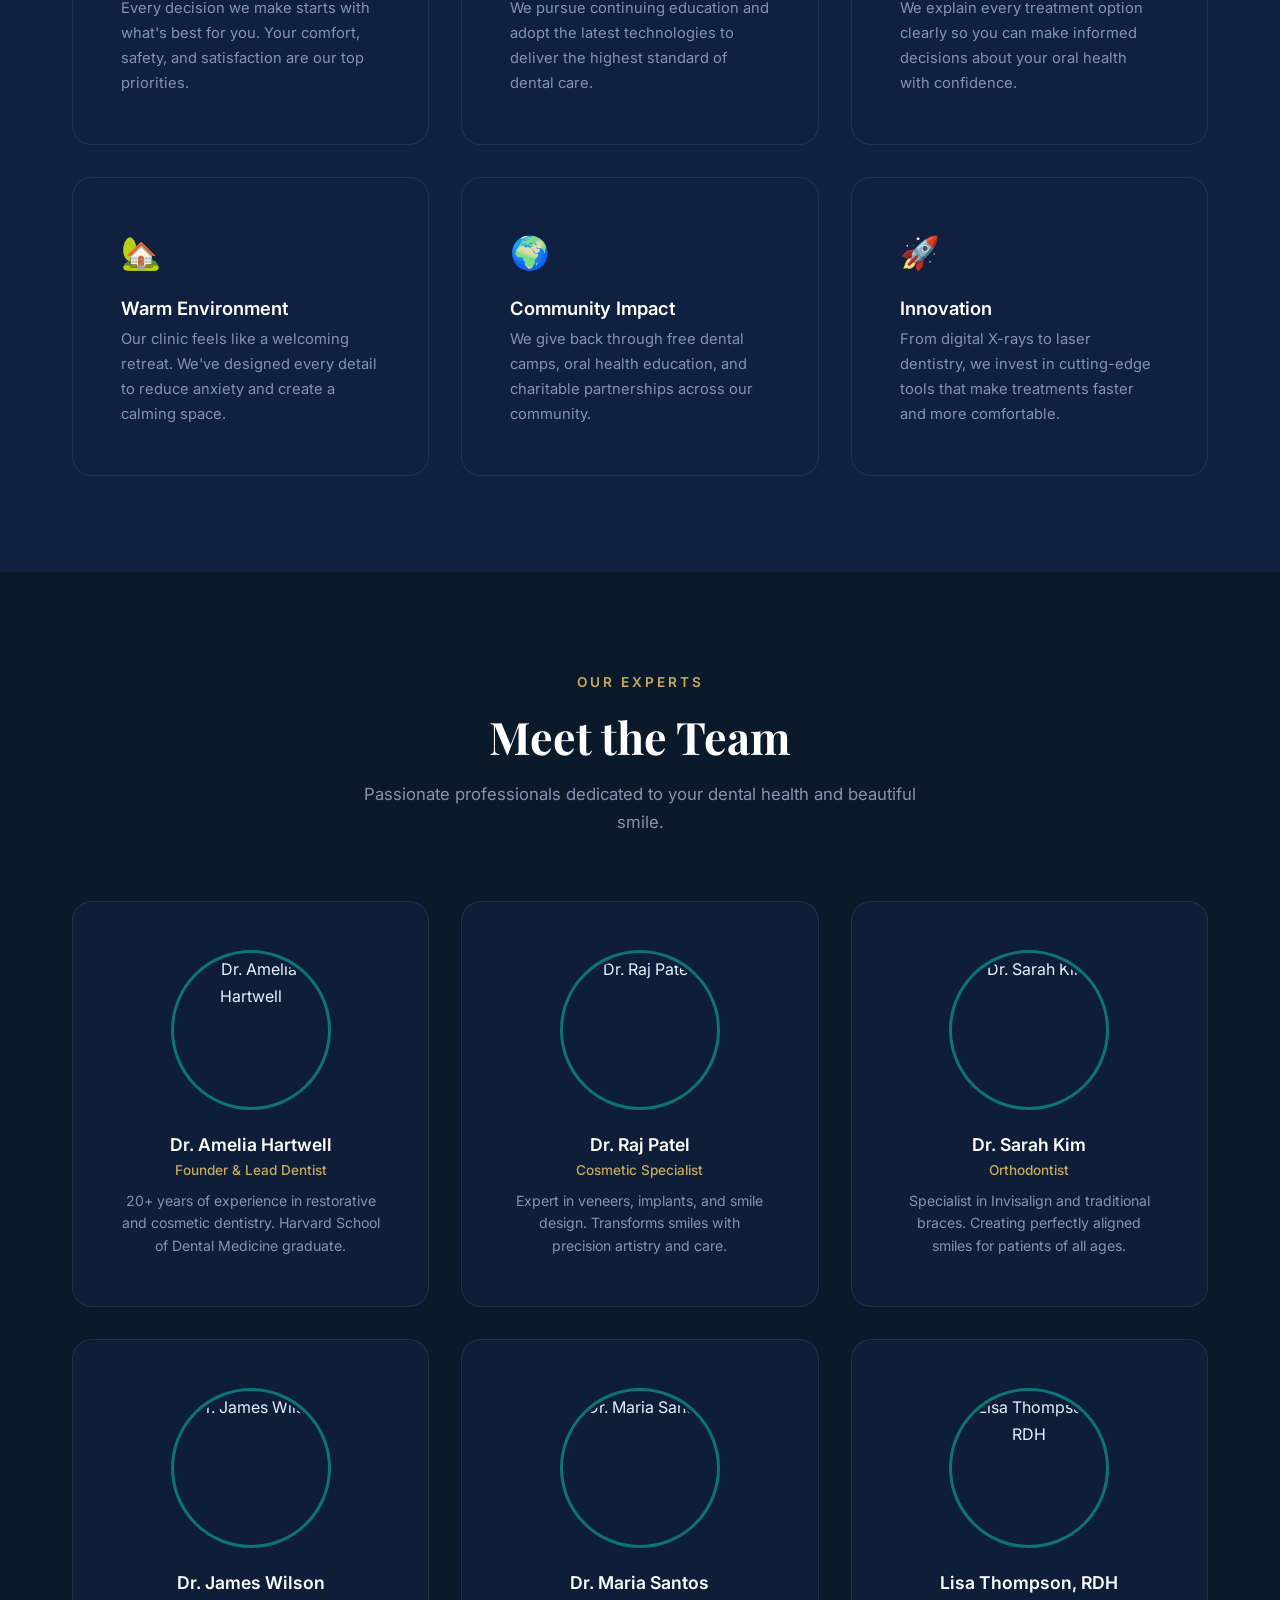
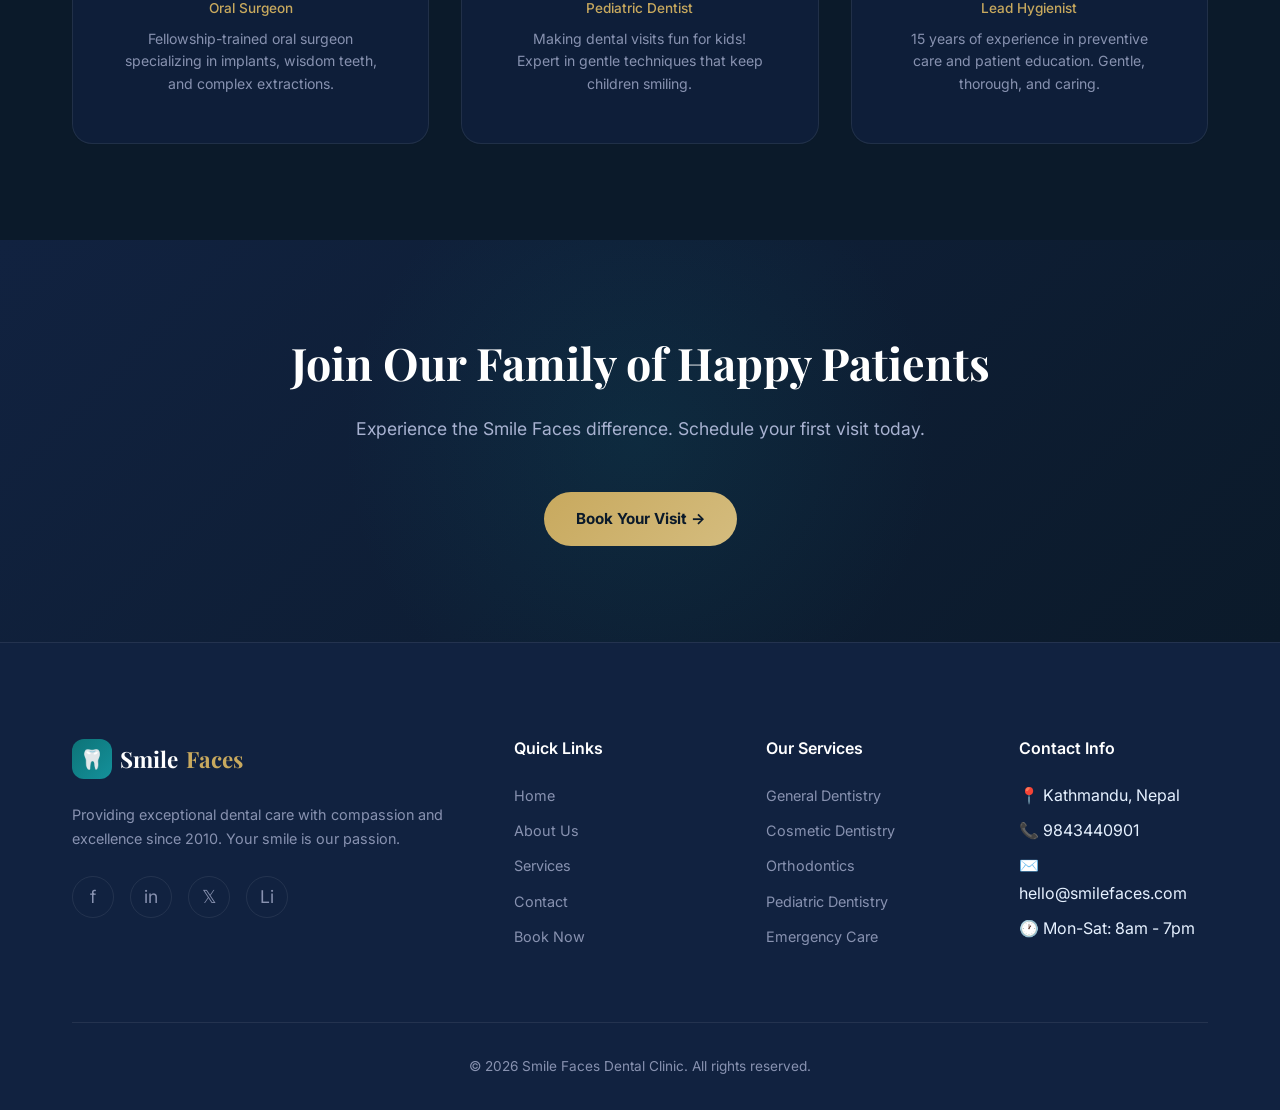
==== commit e567c1bc: "Update business address and phone number" ====
--- a/about.html
+++ b/about.html
@@ -243,8 +243,8 @@
                 <div class="footer-col">
                     <h4>Contact Info</h4>
                     <ul>
-                        <li>📍 123 Smile Avenue, New York</li>
-                        <li>📞 (555) 123-4567</li>
+                        <li>📍 Kathmandu, Nepal</li>
+                        <li>📞 9843440901</li>
                         <li>✉️ hello@smilefaces.com</li>
                         <li>🕐 Mon-Sat: 8am - 7pm</li>
                     </ul>
